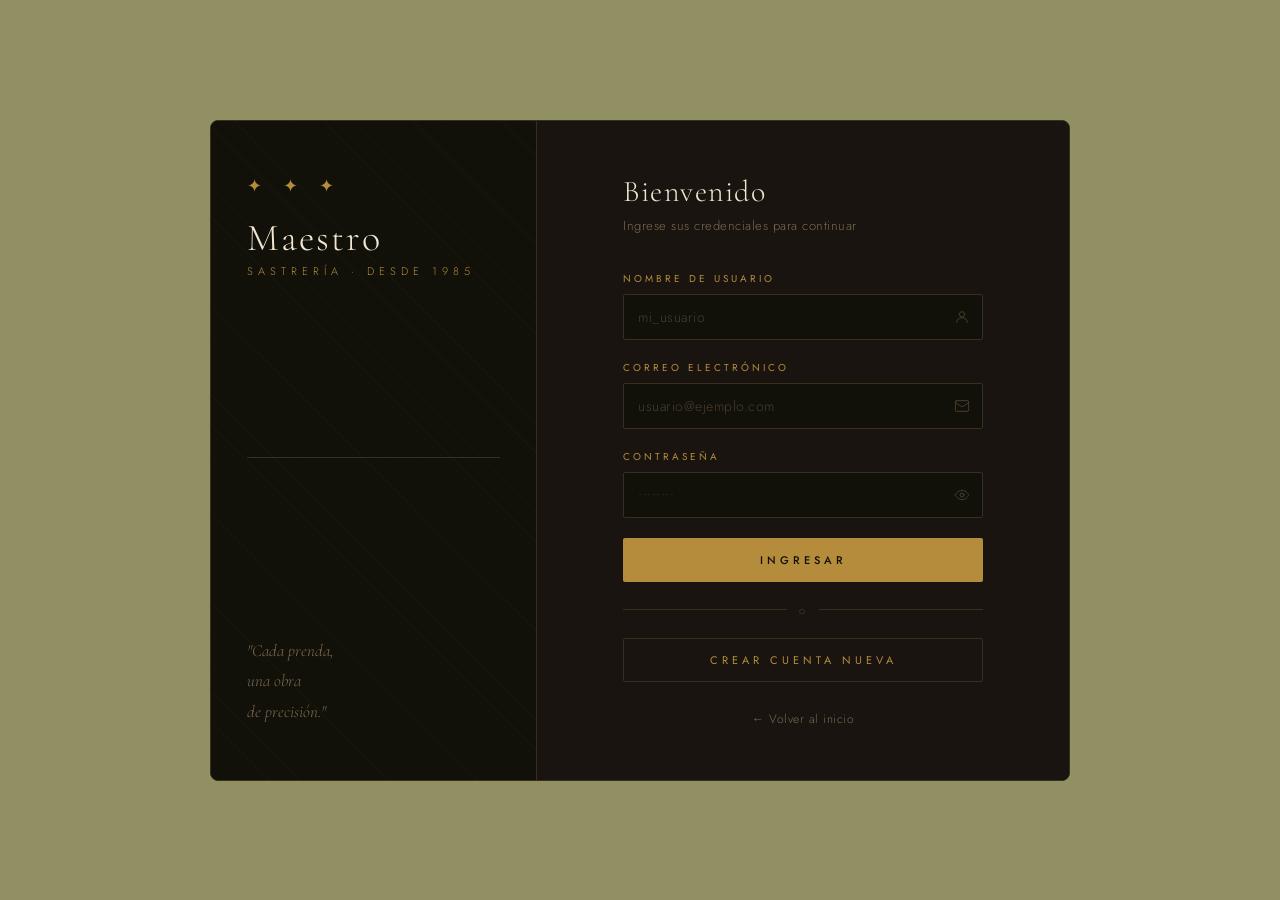
==== Login.html @ 8a1ed12b "version para jakeline" ====
<!DOCTYPE html>
<html lang="es">

<head>
  <meta charset="UTF-8" />
  <meta name="viewport" content="width=device-width, initial-scale=1.0" />
  <title>Maestro Sastrería — Ingresar</title>
  <link rel="stylesheet" href="css/style.css">

  <link
    href="https://fonts.googleapis.com/css2?family=Cormorant+Garamond:ital,wght@0,300;0,400;0,600;1,300&family=Jost:wght@300;400;500&display=swap"
    rel="stylesheet" />
</head>

<body class="login-page" style="background-color: rgb(144, 144, 99);">

  <div class="login-wrapper" style="background-color: rgb(0, 0, 0);">

    <!-- Panel izquierdo -->
    <aside class="login-left">
      <div class="login-brand">
        <div class="brand-ornament">✦ ✦ ✦</div>
        <h1 class="brand-name">
          Maestro
          <span class="brand-sub">Sastrería · Desde 1985</span>
        </h1>
      </div>

      <div class="login-divider-line"></div>

      <blockquote class="brand-tagline">
        "Cada prenda,<br>una obra<br>de precisión."
      </blockquote>
    </aside>

    <!-- Panel derecho -->
    <main class="login-right">
      <div class="login-form-container">

        <div class="login-header">
          <h2 class="login-title">Bienvenido</h2>
          <p class="login-subtitle">Ingrese sus credenciales para continuar</p>
        </div>

        <form class="login-form" action="#" method="post" novalidate>

          <div class="field-group">
            <label class="field-label" for="username">Nombre de usuario</label>
            <div class="field-input-wrap">
              <input class="field-input" type="text" id="username" name="username" placeholder="mi_usuario"
                autocomplete="username" />
              <span class="field-icon">
                <svg xmlns="http://www.w3.org/2000/svg" width="16" height="16" viewBox="0 0 24 24" fill="none"
                  stroke="currentColor" stroke-width="1.5" stroke-linecap="round" stroke-linejoin="round">
                  <circle cx="12" cy="8" r="4" />
                  <path d="M4 20c0-4 3.6-7 8-7s8 3 8 7" />
                </svg>
              </span>
            </div>
          </div>

          <div class="field-group">
            <label class="field-label" for="email">Correo electrónico</label>
            <div class="field-input-wrap">
              <input class="field-input" type="email" id="email" name="email" placeholder="usuario@ejemplo.com"
                autocomplete="email" />
              <span class="field-icon">
                <svg xmlns="http://www.w3.org/2000/svg" width="16" height="16" viewBox="0 0 24 24" fill="none"
                  stroke="currentColor" stroke-width="1.5" stroke-linecap="round" stroke-linejoin="round">
                  <rect x="2" y="4" width="20" height="16" rx="2" />
                  <path d="m22 7-8.97 5.7a1.94 1.94 0 0 1-2.06 0L2 7" />
                </svg>
              </span>
            </div>
          </div>

          <div class="field-group">
            <label class="field-label" for="password">Contraseña</label>
            <div class="field-input-wrap">
              <input class="field-input" type="password" id="password" name="password" placeholder="••••••••"
                autocomplete="current-password" />
              <button type="button" class="field-icon field-toggle" id="togglePassword" aria-label="Mostrar contraseña">
                <svg xmlns="http://www.w3.org/2000/svg" width="16" height="16" viewBox="0 0 24 24" fill="none"
                  stroke="currentColor" stroke-width="1.5" stroke-linecap="round" stroke-linejoin="round">
                  <path d="M2 12s3-7 10-7 10 7 10 7-3 7-10 7-10-7-10-7Z" />
                  <circle cx="12" cy="12" r="3" />
                </svg>
              </button>
            </div>
          </div>

          <button class="btn-primary" type="submit">Ingresar</button>

          <div class="form-divider">
            <span class="divider-line"></span>
            <span class="divider-label">o</span>
            <span class="divider-line"></span>
          </div>

          <a class="btn-secondary" href="#">Crear cuenta nueva</a>

        </form>

        <p class="login-footer-note">
          <a href="index.html">← Volver al inicio</a>
        </p>
      </div>
    </main>
  </div>

  <script src="js/app.js"></script>
</body>

</html>
---- css/style.css ----
@charset "UTF-8";
/* ============================================================
  login.css — Estilos exclusivos de login.html · Maestro Sastrería
   ============================================================ */
/* ---------- Layout principal ---------- */
.login-page {
  display: flex;
  align-items: center;
  justify-content: center;
  min-height: 100vh;
  padding: 24px;
  background: #111009;
}

.login-wrapper {
  display: flex;
  width: 100%;
  max-width: 860px;
  min-height: 560px;
  border-radius: 8px;
  overflow: hidden;
  border: 0.5px solid #3a2e1e;
}

/* ---------- Panel izquierdo ---------- */
.login-left {
  width: 38%;
  background: #111009;
  padding: 52px 36px;
  display: flex;
  flex-direction: column;
  justify-content: space-between;
  position: relative;
  border-right: 0.5px solid #3a2e1e;
  background-image: repeating-linear-gradient(45deg, transparent, transparent 20px, rgba(180, 140, 60, 0.03) 20px, rgba(180, 140, 60, 0.03) 21px);
}

/* Ornamento dorado superior */
.brand-ornament {
  font-size: 18px;
  color: #b48c3c;
  letter-spacing: 8px;
  margin-bottom: 20px;
}

/* Nombre de la marca */
.brand-name {
  font-family: "Cormorant Garamond", serif;
  font-size: 38px;
  font-weight: 300;
  color: #f0e6d0;
  line-height: 1.05;
  letter-spacing: 2px;
}

.brand-sub {
  display: block;
  font-family: "Jost", sans-serif;
  font-size: 11px;
  font-weight: 300;
  letter-spacing: 5px;
  color: #b48c3c;
  margin-top: 8px;
  text-transform: uppercase;
}

/* Línea decorativa central */
.login-divider-line {
  width: 100%;
  height: 0.5px;
  background: #3a2e1e;
}

/* Cita */
.brand-tagline {
  font-family: "Cormorant Garamond", serif;
  font-style: italic;
  font-size: 17px;
  font-weight: 300;
  color: #7a6a50;
  line-height: 1.8;
  border: none;
}

/* ---------- Panel derecho ---------- */
.login-right {
  flex: 1;
  background: #1a1410;
  display: flex;
  align-items: center;
  justify-content: center;
  padding: 52px 44px;
}

.login-form-container {
  width: 100%;
  max-width: 360px;
}

/* Encabezado del formulario */
.login-title {
  font-family: "Cormorant Garamond", serif;
  font-size: 30px;
  font-weight: 300;
  color: #f0e6d0;
  letter-spacing: 1.5px;
  margin-bottom: 6px;
}

.login-subtitle {
  font-size: 13px;
  font-weight: 300;
  color: #7a6a50;
  letter-spacing: 0.5px;
  margin-bottom: 36px;
}

/* ---------- Campos del formulario ---------- */
.login-form {
  display: flex;
  flex-direction: column;
  gap: 0;
}

.field-group {
  margin-bottom: 20px;
}

.field-label {
  display: block;
  font-size: 10px;
  font-weight: 400;
  letter-spacing: 3px;
  text-transform: uppercase;
  color: #b48c3c;
  margin-bottom: 8px;
}

.field-input-wrap {
  position: relative;
}

.field-input {
  width: 100%;
  background: #111009;
  border: 0.5px solid #3a2e1e;
  border-radius: 2px;
  padding: 12px 40px 12px 14px;
  font-family: "Jost", sans-serif;
  font-size: 14px;
  font-weight: 300;
  color: #f0e6d0;
  letter-spacing: 0.5px;
  outline: none;
  transition: border-color 0.2s ease;
}

.field-input::placeholder {
  color: #4a3e2c;
}

.field-input:focus {
  border-color: #b48c3c;
}

/* Icono dentro del input */
.field-icon {
  position: absolute;
  right: 13px;
  top: 50%;
  transform: translateY(-50%);
  color: #4a3e2c;
  display: flex;
  align-items: center;
  pointer-events: none;
}

/* Botón toggle contraseña */
.field-toggle {
  pointer-events: all;
  background: transparent;
  border: none;
  padding: 0;
  color: #4a3e2c;
  transition: color 0.2s ease;
  display: flex;
  align-items: center;
}

.field-toggle:hover {
  color: #b48c3c;
}

/* ---------- Fila recordar / olvidé ---------- */
.field-row {
  display: flex;
  justify-content: space-between;
  align-items: center;
  margin-bottom: 28px;
}

.remember-label {
  display: flex;
  align-items: center;
  gap: 8px;
  cursor: pointer;
}

.remember-check {
  accent-color: #b48c3c;
  width: 13px;
  height: 13px;
  cursor: pointer;
}

.remember-text {
  font-size: 12px;
  font-weight: 300;
  color: #7a6a50;
}

.forgot-link {
  font-size: 12px;
  font-weight: 300;
  color: #b48c3c;
  letter-spacing: 0.3px;
  transition: color 0.2s ease;
}

.forgot-link:hover {
  color: #d4ae6a;
}

/* ---------- Botones ---------- */
.btn-primary {
  width: 100%;
  background: #b48c3c;
  color: #111009;
  border: none;
  border-radius: 2px;
  padding: 14px;
  font-family: "Jost", sans-serif;
  font-size: 11px;
  font-weight: 500;
  letter-spacing: 4px;
  text-transform: uppercase;
  cursor: pointer;
  transition: background 0.2s ease, letter-spacing 0.2s ease;
  margin-bottom: 20px;
}

.btn-primary:hover {
  background: #d4ae6a;
  letter-spacing: 5px;
}

.btn-primary:active {
  transform: scale(0.99);
}

/* Divisor */
.form-divider {
  display: flex;
  align-items: center;
  gap: 12px;
  margin-bottom: 20px;
}

.divider-line {
  flex: 1;
  height: 0.5px;
  background: #3a2e1e;
}

.divider-label {
  font-size: 11px;
  color: #4a3e2c;
  letter-spacing: 2px;
}

/* Botón secundario */
.btn-secondary {
  display: block;
  width: 100%;
  text-align: center;
  background: transparent;
  color: #b48c3c;
  border: 0.5px solid #3a2e1e;
  border-radius: 2px;
  padding: 13px;
  font-family: "Jost", sans-serif;
  font-size: 11px;
  font-weight: 400;
  letter-spacing: 4px;
  text-transform: uppercase;
  transition: border-color 0.2s ease, color 0.2s ease, background 0.2s ease;
}

.btn-secondary:hover {
  border-color: #b48c3c;
  background: rgba(180, 140, 60, 0.06);
}

/* Enlace volver al inicio */
.login-footer-note {
  margin-top: 28px;
  text-align: center;
  font-size: 12px;
  color: #4a3e2c;
}

.login-footer-note a {
  color: #7a6a50;
  letter-spacing: 0.5px;
  transition: color 0.2s ease;
}

.login-footer-note a:hover {
  color: #b48c3c;
}

/* ---------- Responsive ---------- */
@media (max-width: 640px) {
  .login-page {
    padding: 0;
  }
  .login-wrapper {
    flex-direction: column;
    border-radius: 0;
    min-height: 100vh;
    border: none;
  }
  .login-left {
    width: 100%;
    padding: 36px 28px 28px;
    flex-direction: row;
    align-items: center;
    justify-content: space-between;
    border-right: none;
    border-bottom: 0.5px solid #3a2e1e;
    min-height: auto;
  }
  .login-divider-line,
  .brand-tagline {
    display: none;
  }
  .brand-name {
    font-size: 28px;
  }
  .brand-ornament {
    margin-bottom: 12px;
  }
  .login-right {
    padding: 40px 28px;
    align-items: flex-start;
  }
}
/* ============================================================
   styles.css — Estilos base globales · Maestro Sastrería
   ============================================================ */
/* ---------- Reset ---------- */
*,
*::before,
*::after {
  box-sizing: border-box;
  margin: 0;
  padding: 0;
}

html {
  font-size: 16px;
  scroll-behavior: smooth;
}

body {
  font-family: "Jost", sans-serif;
  font-weight: 300;
  background: #1a1410;
  color: #f0e6d0;
  min-height: 100vh;
  -webkit-font-smoothing: antialiased;
}

a {
  color: inherit;
  text-decoration: none;
}

img {
  display: block;
  max-width: 100%;
}

button {
  cursor: pointer;
  font-family: inherit;
}

/*# sourceMappingURL=style.css.map */
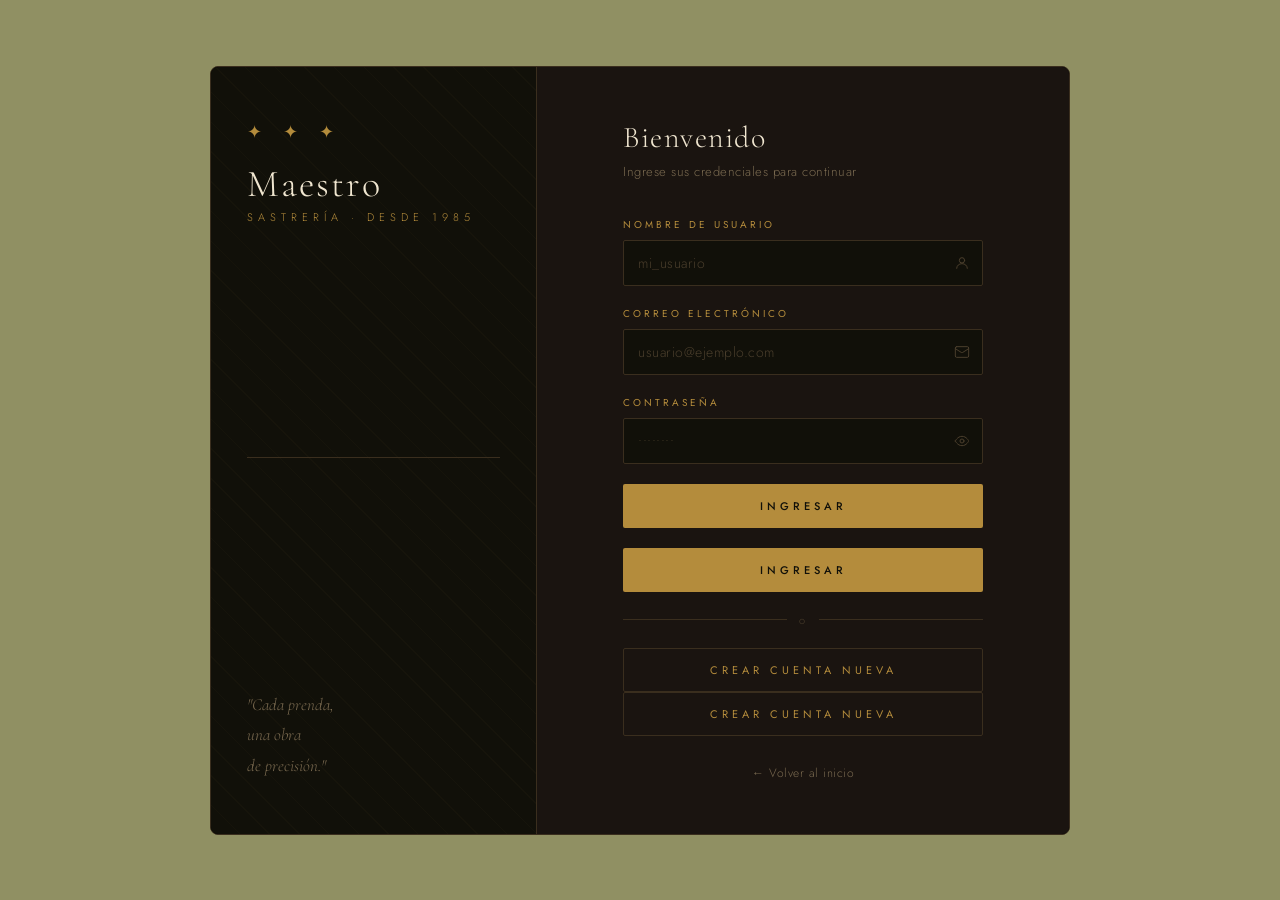
==== commit aff5fea7: "Conflictos resueltos" ====
--- a/Login.html
+++ b/Login.html
@@ -42,6 +42,9 @@
           <h2 class="login-title">Bienvenido</h2>
           <p class="login-subtitle">Ingrese sus credenciales para continuar</p>
         </div>
+        
+          
+        <form class="login-form" action="registro.php" method="POST">
 
         <form class="login-form" action="#" method="post" novalidate>
 
@@ -90,6 +93,9 @@
             </div>
           </div>
 
+              <button class="btn-primary" type="submit" name="accion" value="login">
+                Ingresar
+            </button>
           <button class="btn-primary" type="submit">Ingresar</button>
 
           <div class="form-divider">
@@ -98,6 +104,9 @@
             <span class="divider-line"></span>
           </div>
 
+          <button class="btn-secondary" type="submit" name="accion" value="registro">
+             Crear cuenta nueva
+          </button>
           <a class="btn-secondary" href="#">Crear cuenta nueva</a>
 
         </form>
--- a/css/style.css
+++ b/css/style.css
@@ -1,7 +1,4 @@
 @charset "UTF-8";
-/* ============================================================
-  login.css — Estilos exclusivos de login.html · Maestro Sastrería
-   ============================================================ */
 /* ---------- Layout principal ---------- */
 .login-page {
   display: flex;
@@ -9,7 +6,7 @@
   justify-content: center;
   min-height: 100vh;
   padding: 24px;
-  background: #111009;
+  background: #111009; /* $darker-bg */ /* $darker-bg */
 }
 
 .login-wrapper {
@@ -17,67 +14,63 @@
   width: 100%;
   max-width: 860px;
   min-height: 560px;
-  border-radius: 8px;
+  border-radius: 8px; /* $radius-lg */
   overflow: hidden;
-  border: 0.5px solid #3a2e1e;
+  border: 0.5px solid #3a2e1e; /* $border */
 }
 
 /* ---------- Panel izquierdo ---------- */
 .login-left {
   width: 38%;
-  background: #111009;
+  background: #111009; /* $darker-bg */ /* $darker-bg */
   padding: 52px 36px;
   display: flex;
   flex-direction: column;
   justify-content: space-between;
   position: relative;
-  border-right: 0.5px solid #3a2e1e;
+  border-right: 0.5px solid #3a2e1e; /* $border */
   background-image: repeating-linear-gradient(45deg, transparent, transparent 20px, rgba(180, 140, 60, 0.03) 20px, rgba(180, 140, 60, 0.03) 21px);
 }
 
-/* Ornamento dorado superior */
 .brand-ornament {
   font-size: 18px;
-  color: #b48c3c;
+  color: #b48c3c; /* $gold */ /* $gold */
   letter-spacing: 8px;
   margin-bottom: 20px;
 }
 
-/* Nombre de la marca */
 .brand-name {
-  font-family: "Cormorant Garamond", serif;
+  font-family: "Cormorant Garamond", serif; /* $font-display */
   font-size: 38px;
   font-weight: 300;
-  color: #f0e6d0;
+  color: #f0e6d0; /* $text-main */ /* $text-main */
   line-height: 1.05;
   letter-spacing: 2px;
 }
 
 .brand-sub {
   display: block;
-  font-family: "Jost", sans-serif;
+  font-family: "Jost", sans-serif; /* $font-body */
   font-size: 11px;
   font-weight: 300;
   letter-spacing: 5px;
-  color: #b48c3c;
+  color: #b48c3c; /* $gold */ /* $gold */
   margin-top: 8px;
   text-transform: uppercase;
 }
 
-/* Línea decorativa central */
 .login-divider-line {
   width: 100%;
   height: 0.5px;
-  background: #3a2e1e;
-}
-
-/* Cita */
+  background: #3a2e1e; /* $border */ /* $border */
+}
+
 .brand-tagline {
-  font-family: "Cormorant Garamond", serif;
+  font-family: "Cormorant Garamond", serif; /* $font-display */
   font-style: italic;
   font-size: 17px;
   font-weight: 300;
-  color: #7a6a50;
+  color: #7a6a50; /* $gold-dim */ /* $text-muted */
   line-height: 1.8;
   border: none;
 }
@@ -85,7 +78,7 @@
 /* ---------- Panel derecho ---------- */
 .login-right {
   flex: 1;
-  background: #1a1410;
+  background: #1a1410; /* $dark-bg */ /* $dark-bg */
   display: flex;
   align-items: center;
   justify-content: center;
@@ -97,12 +90,11 @@
   max-width: 360px;
 }
 
-/* Encabezado del formulario */
 .login-title {
-  font-family: "Cormorant Garamond", serif;
+  font-family: "Cormorant Garamond", serif; /* $font-display */
   font-size: 30px;
   font-weight: 300;
-  color: #f0e6d0;
+  color: #f0e6d0; /* $text-main */ /* $text-main */
   letter-spacing: 1.5px;
   margin-bottom: 6px;
 }
@@ -110,12 +102,12 @@
 .login-subtitle {
   font-size: 13px;
   font-weight: 300;
-  color: #7a6a50;
+  color: #7a6a50; /* $gold-dim */ /* $text-muted */
   letter-spacing: 0.5px;
   margin-bottom: 36px;
 }
 
-/* ---------- Campos del formulario ---------- */
+/* ---------- Campos ---------- */
 .login-form {
   display: flex;
   flex-direction: column;
@@ -132,7 +124,7 @@
   font-weight: 400;
   letter-spacing: 3px;
   text-transform: uppercase;
-  color: #b48c3c;
+  color: #b48c3c; /* $gold */ /* $gold */
   margin-bottom: 8px;
 }
 
@@ -142,56 +134,54 @@
 
 .field-input {
   width: 100%;
-  background: #111009;
-  border: 0.5px solid #3a2e1e;
-  border-radius: 2px;
+  background: #111009; /* $darker-bg */ /* $darker-bg */
+  border: 0.5px solid #3a2e1e; /* $border */
+  border-radius: 2px; /* $radius-sm */
   padding: 12px 40px 12px 14px;
-  font-family: "Jost", sans-serif;
+  font-family: "Jost", sans-serif; /* $font-body */
   font-size: 14px;
   font-weight: 300;
-  color: #f0e6d0;
+  color: #f0e6d0; /* $text-main */ /* $text-main */
   letter-spacing: 0.5px;
   outline: none;
-  transition: border-color 0.2s ease;
+  transition: border-color 0.2s ease; /* $transition */
 }
 
 .field-input::placeholder {
-  color: #4a3e2c;
+  color: #4a3e2c; /* $text-dim */ /* $text-dim */
 }
 
 .field-input:focus {
-  border-color: #b48c3c;
-}
-
-/* Icono dentro del input */
+  border-color: #b48c3c; /* $gold */ /* $gold */
+}
+
 .field-icon {
   position: absolute;
   right: 13px;
   top: 50%;
   transform: translateY(-50%);
-  color: #4a3e2c;
+  color: #4a3e2c; /* $text-dim */ /* $text-dim */
   display: flex;
   align-items: center;
   pointer-events: none;
 }
 
-/* Botón toggle contraseña */
 .field-toggle {
   pointer-events: all;
   background: transparent;
   border: none;
   padding: 0;
-  color: #4a3e2c;
-  transition: color 0.2s ease;
+  color: #4a3e2c; /* $text-dim */ /* $text-dim */
+  transition: color 0.2s ease; /* $transition */
   display: flex;
   align-items: center;
 }
 
 .field-toggle:hover {
-  color: #b48c3c;
-}
-
-/* ---------- Fila recordar / olvidé ---------- */
+  color: #b48c3c; /* $gold */ /* $gold */
+}
+
+/* ---------- Recordar / Olvidé ---------- */
 .field-row {
   display: flex;
   justify-content: space-between;
@@ -207,7 +197,7 @@
 }
 
 .remember-check {
-  accent-color: #b48c3c;
+  accent-color: #b48c3c; /* $gold */ /* $gold */
   width: 13px;
   height: 13px;
   cursor: pointer;
@@ -216,41 +206,41 @@
 .remember-text {
   font-size: 12px;
   font-weight: 300;
-  color: #7a6a50;
+  color: #7a6a50; /* $gold-dim */ /* $text-muted */
 }
 
 .forgot-link {
   font-size: 12px;
   font-weight: 300;
-  color: #b48c3c;
+  color: #b48c3c; /* $gold */ /* $gold */
   letter-spacing: 0.3px;
-  transition: color 0.2s ease;
+  transition: color 0.2s ease; /* $transition */
 }
 
 .forgot-link:hover {
-  color: #d4ae6a;
+  color: #d4ae6a; /* $gold-light */ /* $gold-light */
 }
 
 /* ---------- Botones ---------- */
 .btn-primary {
   width: 100%;
-  background: #b48c3c;
-  color: #111009;
+  background: #b48c3c; /* $gold */ /* $gold */
+  color: #111009; /* $darker-bg */ /* $darker-bg */
   border: none;
-  border-radius: 2px;
+  border-radius: 2px; /* $radius-sm */
   padding: 14px;
-  font-family: "Jost", sans-serif;
+  font-family: "Jost", sans-serif; /* $font-body */
   font-size: 11px;
   font-weight: 500;
   letter-spacing: 4px;
   text-transform: uppercase;
   cursor: pointer;
-  transition: background 0.2s ease, letter-spacing 0.2s ease;
+  transition: background 0.2s ease, letter-spacing 0.2s ease; /* $transition */
   margin-bottom: 20px;
 }
 
 .btn-primary:hover {
-  background: #d4ae6a;
+  background: #d4ae6a; /* $gold-light */ /* $gold-light */
   letter-spacing: 5px;
 }
 
@@ -258,7 +248,6 @@
   transform: scale(0.99);
 }
 
-/* Divisor */
 .form-divider {
   display: flex;
   align-items: center;
@@ -269,54 +258,52 @@
 .divider-line {
   flex: 1;
   height: 0.5px;
-  background: #3a2e1e;
+  background: #3a2e1e; /* $border */ /* $border */
 }
 
 .divider-label {
   font-size: 11px;
-  color: #4a3e2c;
+  color: #4a3e2c; /* $text-dim */ /* $text-dim */
   letter-spacing: 2px;
 }
 
-/* Botón secundario */
 .btn-secondary {
   display: block;
   width: 100%;
   text-align: center;
   background: transparent;
-  color: #b48c3c;
-  border: 0.5px solid #3a2e1e;
-  border-radius: 2px;
+  color: #b48c3c; /* $gold */ /* $gold */
+  border: 0.5px solid #3a2e1e; /* $border */
+  border-radius: 2px; /* $radius-sm */
   padding: 13px;
-  font-family: "Jost", sans-serif;
+  font-family: "Jost", sans-serif; /* $font-body */
   font-size: 11px;
   font-weight: 400;
   letter-spacing: 4px;
   text-transform: uppercase;
-  transition: border-color 0.2s ease, color 0.2s ease, background 0.2s ease;
+  transition: border-color 0.2s ease, color 0.2s ease, background 0.2s ease; /* $transition */
 }
 
 .btn-secondary:hover {
-  border-color: #b48c3c;
+  border-color: #b48c3c; /* $gold */ /* $gold */
   background: rgba(180, 140, 60, 0.06);
 }
 
-/* Enlace volver al inicio */
 .login-footer-note {
   margin-top: 28px;
   text-align: center;
   font-size: 12px;
-  color: #4a3e2c;
+  color: #4a3e2c; /* $text-dim */ /* $text-dim */
 }
 
 .login-footer-note a {
-  color: #7a6a50;
+  color: #7a6a50; /* $gold-dim */ /* $text-muted */
   letter-spacing: 0.5px;
-  transition: color 0.2s ease;
+  transition: color 0.2s ease; /* $transition */
 }
 
 .login-footer-note a:hover {
-  color: #b48c3c;
+  color: #b48c3c; /* $gold */ /* $gold */
 }
 
 /* ---------- Responsive ---------- */
@@ -337,7 +324,7 @@
     align-items: center;
     justify-content: space-between;
     border-right: none;
-    border-bottom: 0.5px solid #3a2e1e;
+    border-bottom: 0.5px solid #3a2e1e; /* $border */
     min-height: auto;
   }
   .login-divider-line,
